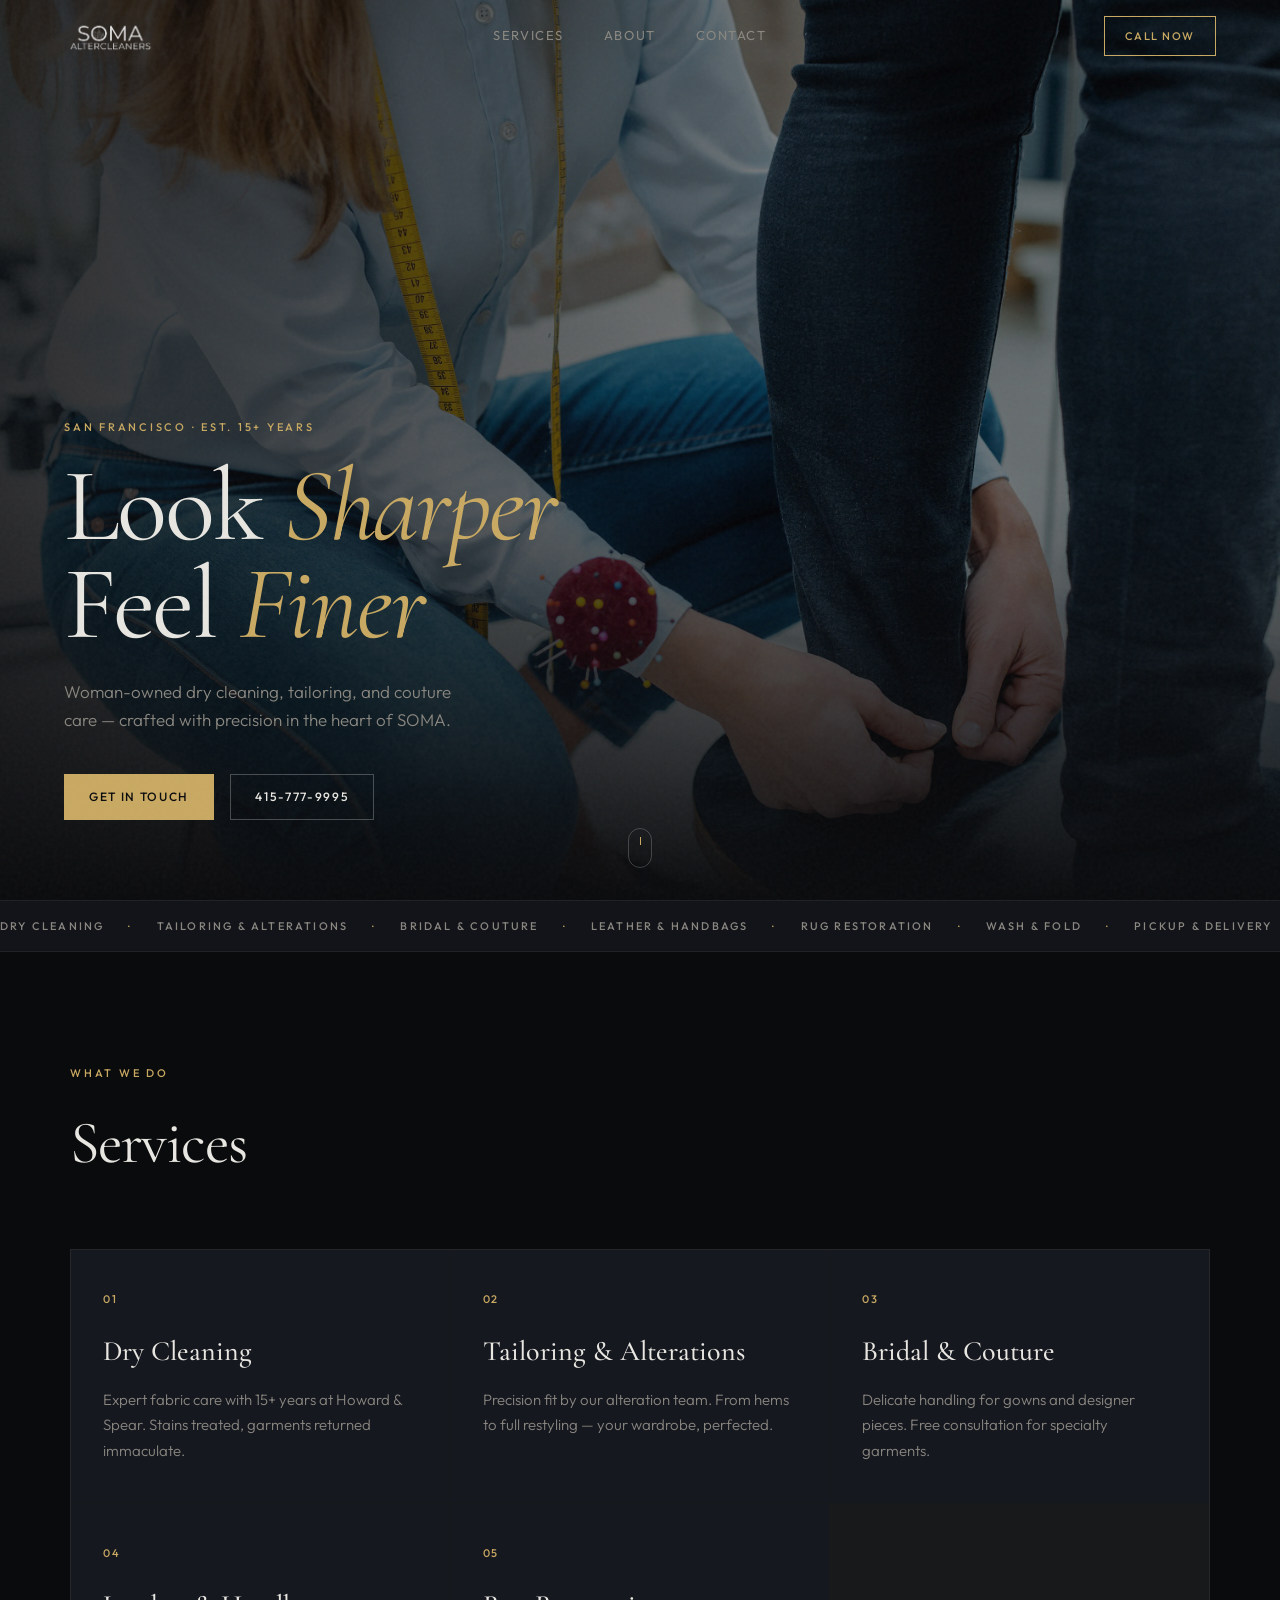
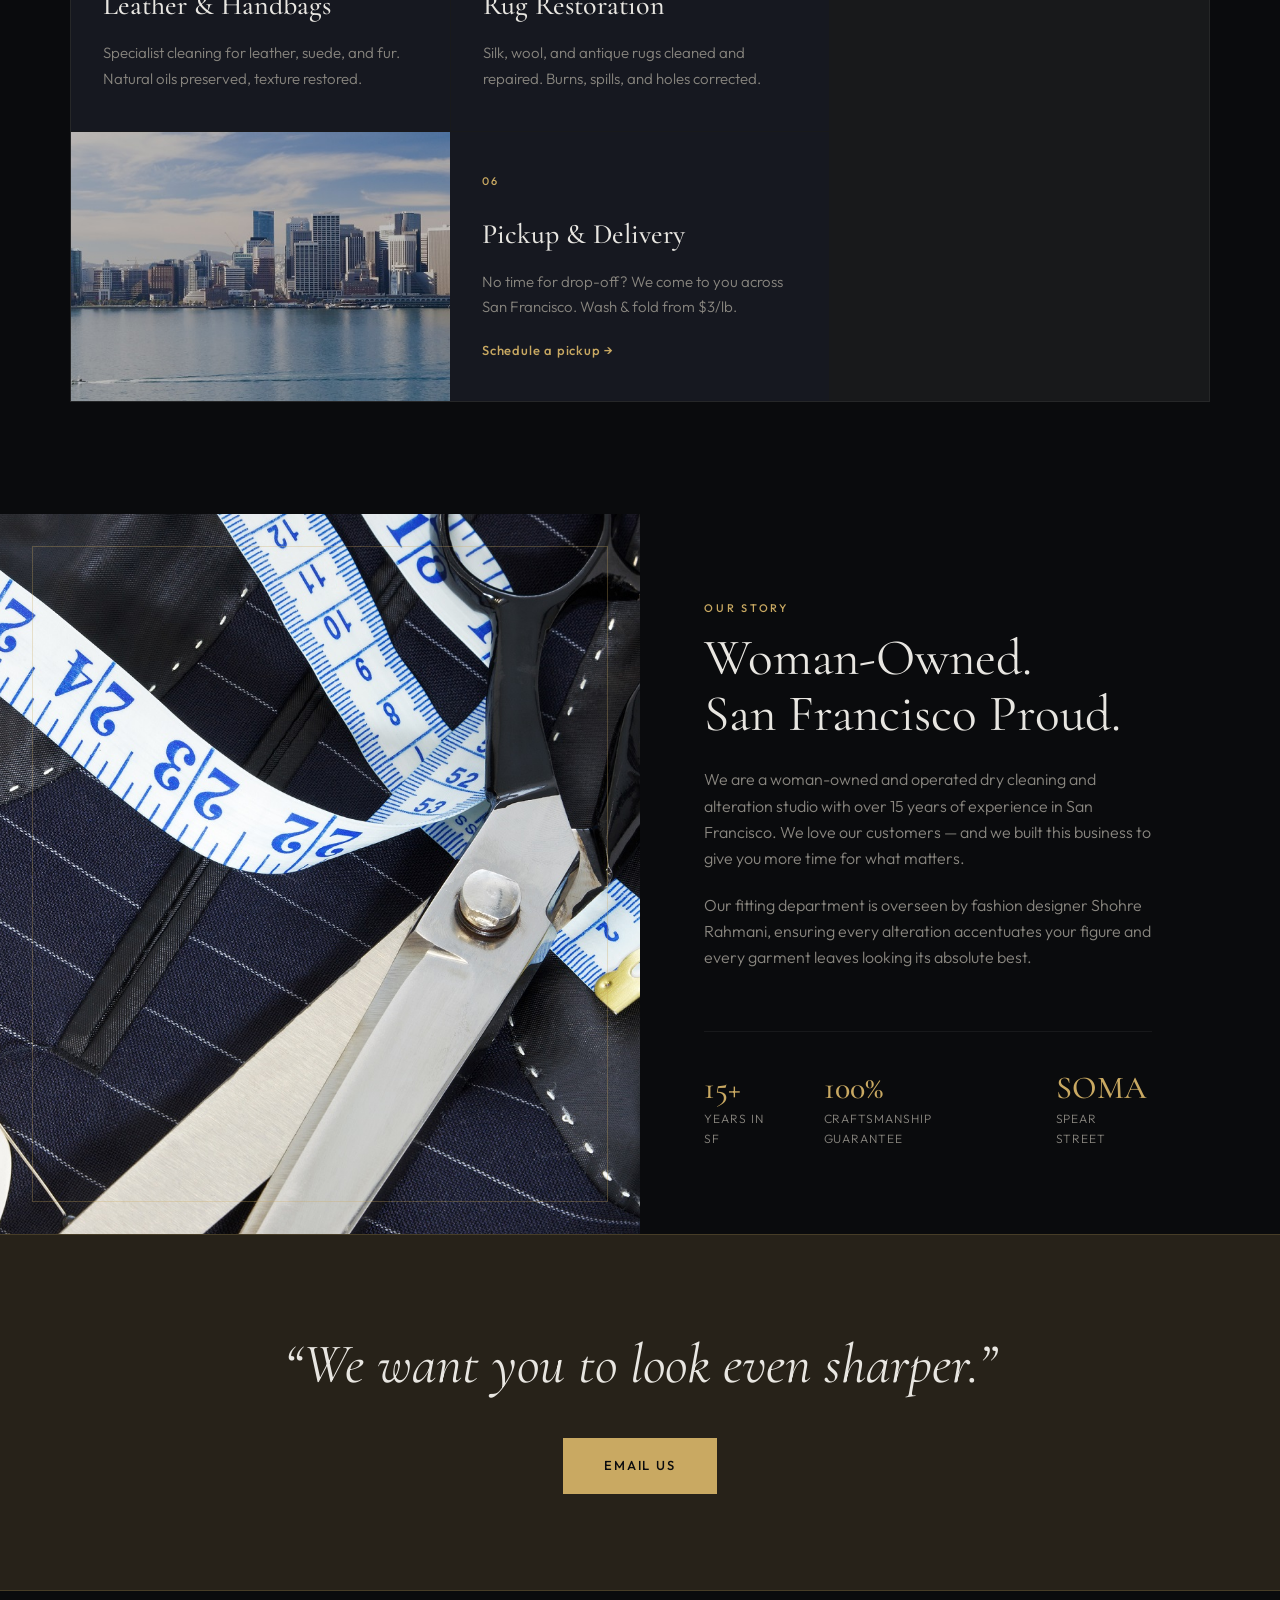
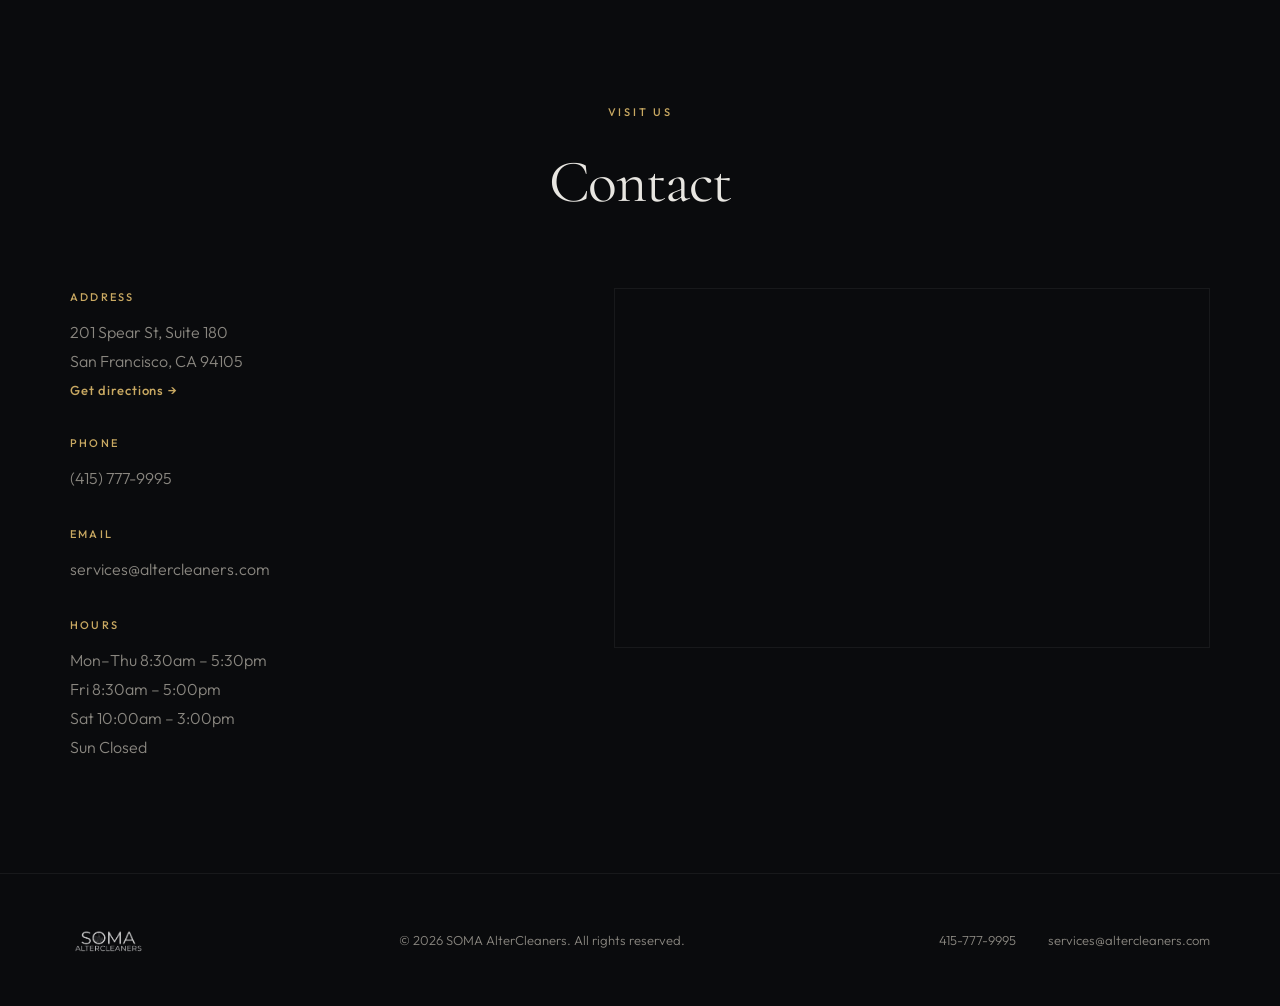
==== altercleaners/index.html @ 889391e8 "Add SOMA AlterCleaners 2026 single-page site. Static landing page for dry cleaning and alterations —" ====
<!DOCTYPE html>
<html lang="en">
<head>
  <meta charset="UTF-8" />
  <meta name="viewport" content="width=device-width, initial-scale=1.0" />
  <meta name="description" content="SOMA AlterCleaners — premium dry cleaning, tailoring, and garment care in San Francisco. Woman-owned. 15+ years of excellence." />
  <title>SOMA AlterCleaners | San Francisco</title>
  <link rel="preconnect" href="https://fonts.googleapis.com" />
  <link rel="preconnect" href="https://fonts.gstatic.com" crossorigin />
  <link href="https://fonts.googleapis.com/css2?family=Cormorant+Garamond:ital,wght@0,400;0,500;0,600;1,400&family=Outfit:wght@300;400;500;600&display=swap" rel="stylesheet" />
  <link rel="stylesheet" href="css/style.css" />
</head>
<body>
  <div class="grain" aria-hidden="true"></div>

  <header class="header" id="header">
    <div class="header__inner">
      <a href="#" class="logo">
        <img src="assets/logow.png" alt="SOMA AlterCleaners" width="140" height="48" />
      </a>
      <nav class="nav" aria-label="Main">
        <a href="#services">Services</a>
        <a href="#about">About</a>
        <a href="#contact">Contact</a>
      </nav>
      <a href="tel:4157779995" class="btn btn--header">Call Now</a>
      <button class="nav-toggle" aria-label="Open menu" aria-expanded="false">
        <span></span><span></span>
      </button>
    </div>
    <div class="nav-mobile" hidden>
      <a href="#services">Services</a>
      <a href="#about">About</a>
      <a href="#contact">Contact</a>
      <a href="tel:4157779995" class="btn">415-777-9995</a>
    </div>
  </header>

  <main>
    <section class="hero">
      <div class="hero__bg">
        <img src="assets/mainimage1.jpg" alt="" />
        <div class="hero__overlay"></div>
      </div>
      <div class="hero__content">
        <p class="hero__eyebrow reveal">San Francisco · Est. 15+ Years</p>
        <h1 class="hero__title reveal">
          Look <em>Sharper</em><br />Feel <em>Finer</em>
        </h1>
        <p class="hero__lead reveal">
          Woman-owned dry cleaning, tailoring, and couture care — crafted with precision in the heart of SOMA.
        </p>
        <div class="hero__actions reveal">
          <a href="#contact" class="btn btn--primary">Get in Touch</a>
          <a href="tel:4157779995" class="btn btn--ghost">415-777-9995</a>
        </div>
      </div>
      <a href="#services" class="hero__scroll" aria-label="Scroll to services">
        <span></span>
      </a>
    </section>

    <section class="marquee" aria-hidden="true">
      <div class="marquee__track">
        <span>Dry Cleaning</span><span class="dot">·</span>
        <span>Tailoring & Alterations</span><span class="dot">·</span>
        <span>Bridal & Couture</span><span class="dot">·</span>
        <span>Leather & Handbags</span><span class="dot">·</span>
        <span>Rug Restoration</span><span class="dot">·</span>
        <span>Wash & Fold</span><span class="dot">·</span>
        <span>Pickup & Delivery</span><span class="dot">·</span>
        <span>Dry Cleaning</span><span class="dot">·</span>
        <span>Tailoring & Alterations</span><span class="dot">·</span>
        <span>Bridal & Couture</span><span class="dot">·</span>
        <span>Leather & Handbags</span><span class="dot">·</span>
        <span>Rug Restoration</span><span class="dot">·</span>
        <span>Wash & Fold</span><span class="dot">·</span>
        <span>Pickup & Delivery</span><span class="dot">·</span>
      </div>
    </section>

    <section class="services" id="services">
      <div class="container">
        <div class="section-head">
          <span class="section-head__label">What We Do</span>
          <h2 class="section-head__title">Services</h2>
        </div>
        <div class="services__grid">
          <article class="service-card">
            <span class="service-card__num">01</span>
            <h3>Dry Cleaning</h3>
            <p>Expert fabric care with 15+ years at Howard & Spear. Stains treated, garments returned immaculate.</p>
          </article>
          <article class="service-card">
            <span class="service-card__num">02</span>
            <h3>Tailoring & Alterations</h3>
            <p>Precision fit by our alteration team. From hems to full restyling — your wardrobe, perfected.</p>
          </article>
          <article class="service-card">
            <span class="service-card__num">03</span>
            <h3>Bridal & Couture</h3>
            <p>Delicate handling for gowns and designer pieces. Free consultation for specialty garments.</p>
          </article>
          <article class="service-card">
            <span class="service-card__num">04</span>
            <h3>Leather & Handbags</h3>
            <p>Specialist cleaning for leather, suede, and fur. Natural oils preserved, texture restored.</p>
          </article>
          <article class="service-card">
            <span class="service-card__num">05</span>
            <h3>Rug Restoration</h3>
            <p>Silk, wool, and antique rugs cleaned and repaired. Burns, spills, and holes corrected.</p>
          </article>
          <article class="service-card service-card--featured">
            <div class="service-card__image">
              <img src="assets/sanfrancisco.jpg" alt="San Francisco skyline" />
            </div>
            <div class="service-card__body">
              <span class="service-card__num">06</span>
              <h3>Pickup & Delivery</h3>
              <p>No time for drop-off? We come to you across San Francisco. Wash & fold from $3/lb.</p>
              <a href="#contact" class="link-arrow">Schedule a pickup →</a>
            </div>
          </article>
        </div>
      </div>
    </section>

    <section class="about" id="about">
      <div class="about__visual">
        <img src="assets/alter33.jpg" alt="Tailoring and garment care" />
        <div class="about__frame"></div>
      </div>
      <div class="about__content">
        <span class="section-head__label">Our Story</span>
        <h2 class="about__title">Woman-Owned.<br />San Francisco Proud.</h2>
        <p>
          We are a woman-owned and operated dry cleaning and alteration studio with over 15 years of experience in San Francisco. We love our customers — and we built this business to give you more time for what matters.
        </p>
        <p>
          Our fitting department is overseen by fashion designer Shohre Rahmani, ensuring every alteration accentuates your figure and every garment leaves looking its absolute best.
        </p>
        <ul class="about__stats">
          <li><strong>15+</strong><span>Years in SF</span></li>
          <li><strong>100%</strong><span>Craftsmanship Guarantee</span></li>
          <li><strong>SOMA</strong><span>Spear Street</span></li>
        </ul>
      </div>
    </section>

    <section class="cta">
      <div class="container cta__inner">
        <blockquote class="cta__quote">
          “We want you to look even sharper.”
        </blockquote>
        <a href="mailto:services@altercleaners.com" class="btn btn--primary btn--large">Email Us</a>
      </div>
    </section>

    <section class="contact" id="contact">
      <div class="container">
        <div class="section-head section-head--center">
          <span class="section-head__label">Visit Us</span>
          <h2 class="section-head__title">Contact</h2>
        </div>
        <div class="contact__grid">
          <div class="contact__info">
            <div class="contact__block">
              <h3>Address</h3>
              <p>
                201 Spear St, Suite 180<br />
                San Francisco, CA 94105
              </p>
              <a href="https://maps.google.com/?q=201+Spear+Street+San+Francisco+CA+94105" target="_blank" rel="noopener" class="link-arrow">Get directions →</a>
            </div>
            <div class="contact__block">
              <h3>Phone</h3>
              <p><a href="tel:4157779995">(415) 777-9995</a></p>
            </div>
            <div class="contact__block">
              <h3>Email</h3>
              <p><a href="mailto:services@altercleaners.com">services@altercleaners.com</a></p>
            </div>
            <div class="contact__block">
              <h3>Hours</h3>
              <p>
                Mon–Thu 8:30am – 5:30pm<br />
                Fri 8:30am – 5:00pm<br />
                Sat 10:00am – 3:00pm<br />
                Sun Closed
              </p>
            </div>
          </div>
          <div class="contact__map">
            <iframe
              title="SOMA AlterCleaners location"
              src="https://www.google.com/maps/embed?pb=!1m18!1m12!1m3!1d3152.9476276267023!2d-122.39420388440692!3d37.79126711898299!2m3!1f0!2f0!3f0!3m2!1i1024!2i768!4f13.1!3m3!1m2!1s0x8085806517720279%3A0xad77dd56d47ddd5f!2s201+Spear+Street!5e0!3m2!1sen!2sus!4v1566231385126!5m2!1sen!2sus"
              width="100%"
              height="100%"
              style="border:0"
              allowfullscreen=""
              loading="lazy"
              referrerpolicy="no-referrer-when-downgrade"
            ></iframe>
          </div>
        </div>
      </div>
    </section>
  </main>

  <footer class="footer">
    <div class="container footer__inner">
      <img src="assets/logow.png" alt="SOMA AlterCleaners" class="footer__logo" width="120" />
      <p class="footer__copy">© 2026 SOMA AlterCleaners. All rights reserved.</p>
      <div class="footer__links">
        <a href="tel:4157779995">415-777-9995</a>
        <a href="mailto:services@altercleaners.com">services@altercleaners.com</a>
      </div>
    </div>
  </footer>

  <script src="js/main.js"></script>
</body>
</html>
---- altercleaners/css/style.css ----
/* SOMA AlterCleaners — 2026 */

:root {
  --bg: #0a0b0d;
  --bg-elevated: #12141a;
  --bg-card: #161820;
  --text: #e8e6e1;
  --text-muted: #8a8780;
  --accent: #c9a962;
  --accent-dim: rgba(201, 169, 98, 0.15);
  --border: rgba(255, 255, 255, 0.06);
  --font-display: "Cormorant Garamond", Georgia, serif;
  --font-body: "Outfit", system-ui, sans-serif;
  --ease: cubic-bezier(0.22, 1, 0.36, 1);
  --header-h: 72px;
}

*, *::before, *::after {
  box-sizing: border-box;
  margin: 0;
  padding: 0;
}

html {
  scroll-behavior: smooth;
}

body {
  font-family: var(--font-body);
  font-weight: 300;
  font-size: 16px;
  line-height: 1.65;
  color: var(--text);
  background: var(--bg);
  overflow-x: hidden;
  -webkit-font-smoothing: antialiased;
}

img {
  display: block;
  max-width: 100%;
  height: auto;
}

a {
  color: inherit;
  text-decoration: none;
}

.container {
  width: min(1140px, 100% - 3rem);
  margin-inline: auto;
}

/* Grain overlay */
.grain {
  position: fixed;
  inset: 0;
  pointer-events: none;
  z-index: 9999;
  opacity: 0.035;
  background-image: url("data:image/svg+xml,%3Csvg viewBox='0 0 256 256' xmlns='http://www.w3.org/2000/svg'%3E%3Cfilter id='n'%3E%3CfeTurbulence type='fractalNoise' baseFrequency='0.9' numOctaves='4' stitchTiles='stitch'/%3E%3C/filter%3E%3Crect width='100%25' height='100%25' filter='url(%23n)'/%3E%3C/svg%3E");
}

/* Header */
.header {
  position: fixed;
  top: 0;
  left: 0;
  right: 0;
  z-index: 100;
  height: var(--header-h);
  transition: background 0.4s var(--ease), backdrop-filter 0.4s;
}

.header.scrolled {
  background: rgba(10, 11, 13, 0.85);
  backdrop-filter: blur(16px);
  border-bottom: 1px solid var(--border);
}

.header__inner {
  display: flex;
  align-items: center;
  justify-content: space-between;
  height: 100%;
  padding: 0 1.5rem;
  max-width: 1200px;
  margin: 0 auto;
}

.logo img {
  height: 44px;
  width: auto;
}

.nav {
  display: none;
  gap: 2.5rem;
}

.nav a {
  font-size: 0.8125rem;
  font-weight: 400;
  letter-spacing: 0.12em;
  text-transform: uppercase;
  color: var(--text-muted);
  transition: color 0.25s;
}

.nav a:hover {
  color: var(--accent);
}

.nav-toggle {
  display: flex;
  flex-direction: column;
  justify-content: center;
  gap: 6px;
  width: 32px;
  height: 32px;
  background: none;
  border: none;
  cursor: pointer;
  padding: 0;
}

.nav-toggle span {
  display: block;
  height: 1px;
  background: var(--text);
  transition: transform 0.3s var(--ease), opacity 0.3s;
}

.nav-toggle[aria-expanded="true"] span:first-child {
  transform: translateY(3.5px) rotate(45deg);
}

.nav-toggle[aria-expanded="true"] span:last-child {
  transform: translateY(-3.5px) rotate(-45deg);
}

.nav-mobile {
  position: fixed;
  inset: var(--header-h) 0 0 0;
  background: var(--bg);
  display: flex;
  flex-direction: column;
  align-items: center;
  justify-content: center;
  gap: 2rem;
  z-index: 99;
}

.nav-mobile[hidden] {
  display: none;
}

.nav-mobile a {
  font-family: var(--font-display);
  font-size: 2rem;
  font-weight: 400;
}

/* Buttons */
.btn {
  display: inline-flex;
  align-items: center;
  justify-content: center;
  padding: 0.75rem 1.5rem;
  font-family: var(--font-body);
  font-size: 0.75rem;
  font-weight: 500;
  letter-spacing: 0.14em;
  text-transform: uppercase;
  border: 1px solid transparent;
  cursor: pointer;
  transition: all 0.35s var(--ease);
}

.btn--primary {
  background: var(--accent);
  color: var(--bg);
  border-color: var(--accent);
}

.btn--primary:hover {
  background: #d4b872;
  border-color: #d4b872;
  transform: translateY(-1px);
}

.btn--ghost {
  background: transparent;
  color: var(--text);
  border-color: rgba(255, 255, 255, 0.25);
}

.btn--ghost:hover {
  border-color: var(--accent);
  color: var(--accent);
}

.btn--header {
  display: none;
  padding: 0.6rem 1.25rem;
  font-size: 0.6875rem;
  background: transparent;
  border: 1px solid var(--accent);
  color: var(--accent);
}

.btn--header:hover {
  background: var(--accent);
  color: var(--bg);
}

.btn--large {
  padding: 1rem 2.5rem;
  font-size: 0.8125rem;
}

.link-arrow {
  font-size: 0.8125rem;
  font-weight: 500;
  letter-spacing: 0.06em;
  color: var(--accent);
  transition: letter-spacing 0.3s var(--ease);
}

.link-arrow:hover {
  letter-spacing: 0.1em;
}

/* Hero */
.hero {
  position: relative;
  min-height: 100vh;
  min-height: 100dvh;
  display: flex;
  align-items: flex-end;
  padding-bottom: 5rem;
}

.hero__bg {
  position: absolute;
  inset: 0;
}

.hero__bg img {
  width: 100%;
  height: 100%;
  object-fit: cover;
  object-position: center 30%;
}

.hero__overlay {
  position: absolute;
  inset: 0;
  background:
    linear-gradient(to top, var(--bg) 0%, transparent 45%),
    linear-gradient(to right, rgba(10, 11, 13, 0.7) 0%, transparent 60%),
    rgba(10, 11, 13, 0.35);
}

.hero__content {
  position: relative;
  z-index: 2;
  padding: 0 1.5rem;
  max-width: 1200px;
  margin: 0 auto;
  width: 100%;
}

.hero__eyebrow {
  font-size: 0.6875rem;
  font-weight: 500;
  letter-spacing: 0.25em;
  text-transform: uppercase;
  color: var(--accent);
  margin-bottom: 1.25rem;
}

.hero__title {
  font-family: var(--font-display);
  font-size: clamp(3rem, 10vw, 6.5rem);
  font-weight: 400;
  line-height: 0.95;
  letter-spacing: -0.02em;
  margin-bottom: 1.5rem;
}

.hero__title em {
  font-style: italic;
  color: var(--accent);
}

.hero__lead {
  max-width: 420px;
  font-size: 1.0625rem;
  color: var(--text-muted);
  margin-bottom: 2.5rem;
}

.hero__actions {
  display: flex;
  flex-wrap: wrap;
  gap: 1rem;
}

.hero__scroll {
  position: absolute;
  bottom: 2rem;
  left: 50%;
  transform: translateX(-50%);
  z-index: 2;
  width: 24px;
  height: 40px;
  border: 1px solid rgba(255, 255, 255, 0.2);
  border-radius: 12px;
  display: flex;
  justify-content: center;
  padding-top: 8px;
}

.hero__scroll span {
  width: 1px;
  height: 8px;
  background: var(--accent);
  animation: scroll-pulse 2s ease-in-out infinite;
}

@keyframes scroll-pulse {
  0%, 100% { opacity: 0.3; transform: translateY(0); }
  50% { opacity: 1; transform: translateY(6px); }
}

/* Reveal animation */
.reveal {
  opacity: 0;
  transform: translateY(24px);
  animation: reveal 1s var(--ease) forwards;
}

.reveal:nth-child(1) { animation-delay: 0.1s; }
.reveal:nth-child(2) { animation-delay: 0.25s; }
.reveal:nth-child(3) { animation-delay: 0.4s; }
.reveal:nth-child(4) { animation-delay: 0.55s; }

@keyframes reveal {
  to {
    opacity: 1;
    transform: translateY(0);
  }
}

/* Marquee */
.marquee {
  border-block: 1px solid var(--border);
  padding: 1rem 0;
  overflow: hidden;
  background: var(--bg-elevated);
}

.marquee__track {
  display: flex;
  gap: 1.5rem;
  white-space: nowrap;
  animation: marquee 30s linear infinite;
  width: max-content;
}

.marquee__track span {
  font-size: 0.6875rem;
  font-weight: 500;
  letter-spacing: 0.2em;
  text-transform: uppercase;
  color: var(--text-muted);
}

.marquee__track .dot {
  color: var(--accent);
}

@keyframes marquee {
  to { transform: translateX(-50%); }
}

/* Section head */
.section-head {
  margin-bottom: 3.5rem;
}

.section-head--center {
  text-align: center;
}

.section-head__label {
  display: block;
  font-size: 0.6875rem;
  font-weight: 500;
  letter-spacing: 0.25em;
  text-transform: uppercase;
  color: var(--accent);
  margin-bottom: 0.75rem;
}

.section-head__title {
  font-family: var(--font-display);
  font-size: clamp(2.5rem, 5vw, 3.75rem);
  font-weight: 400;
  letter-spacing: -0.02em;
}

/* Services */
.services {
  padding: 7rem 0;
}

.services__grid {
  display: grid;
  gap: 1px;
  background: var(--border);
  border: 1px solid var(--border);
}

.service-card {
  background: var(--bg-card);
  padding: 2.5rem 2rem;
  transition: background 0.4s var(--ease);
}

.service-card:hover {
  background: var(--bg-elevated);
}

.service-card__num {
  display: block;
  font-size: 0.6875rem;
  font-weight: 500;
  letter-spacing: 0.15em;
  color: var(--accent);
  margin-bottom: 1.25rem;
}

.service-card h3 {
  font-family: var(--font-display);
  font-size: 1.75rem;
  font-weight: 500;
  margin-bottom: 0.75rem;
}

.service-card p {
  font-size: 0.9375rem;
  color: var(--text-muted);
  line-height: 1.7;
}

.service-card--featured {
  grid-column: 1 / -1;
  display: grid;
  padding: 0;
  overflow: hidden;
}

.service-card__image {
  min-height: 220px;
}

.service-card__image img {
  width: 100%;
  height: 100%;
  object-fit: cover;
}

.service-card__body {
  padding: 2.5rem 2rem;
  display: flex;
  flex-direction: column;
  justify-content: center;
}

.service-card--featured .link-arrow {
  margin-top: 1.25rem;
}

/* About */
.about {
  display: grid;
  min-height: 80vh;
}

.about__visual {
  position: relative;
  min-height: 400px;
}

.about__visual img {
  width: 100%;
  height: 100%;
  object-fit: cover;
}

.about__frame {
  position: absolute;
  inset: 2rem;
  border: 1px solid rgba(201, 169, 98, 0.3);
  pointer-events: none;
}

.about__content {
  padding: 4rem 1.5rem;
  display: flex;
  flex-direction: column;
  justify-content: center;
  max-width: 560px;
}

.about__title {
  font-family: var(--font-display);
  font-size: clamp(2.25rem, 4vw, 3.25rem);
  font-weight: 400;
  line-height: 1.1;
  margin-bottom: 1.5rem;
}

.about__content p {
  color: var(--text-muted);
  margin-bottom: 1.25rem;
}

.about__stats {
  display: flex;
  gap: 2.5rem;
  list-style: none;
  margin-top: 2.5rem;
  padding-top: 2.5rem;
  border-top: 1px solid var(--border);
}

.about__stats li {
  display: flex;
  flex-direction: column;
}

.about__stats strong {
  font-family: var(--font-display);
  font-size: 2rem;
  font-weight: 500;
  color: var(--accent);
  line-height: 1;
  margin-bottom: 0.35rem;
}

.about__stats span {
  font-size: 0.75rem;
  letter-spacing: 0.08em;
  text-transform: uppercase;
  color: var(--text-muted);
}

/* CTA */
.cta {
  padding: 6rem 0;
  background: var(--accent-dim);
  border-block: 1px solid rgba(201, 169, 98, 0.2);
}

.cta__inner {
  text-align: center;
}

.cta__quote {
  font-family: var(--font-display);
  font-size: clamp(2rem, 5vw, 3.5rem);
  font-weight: 400;
  font-style: italic;
  line-height: 1.2;
  margin-bottom: 2.5rem;
  color: var(--text);
}

/* Contact */
.contact {
  padding: 7rem 0;
}

.contact__grid {
  display: grid;
  gap: 3rem;
}

.contact__info {
  display: grid;
  gap: 2rem;
}

.contact__block h3 {
  font-size: 0.6875rem;
  font-weight: 500;
  letter-spacing: 0.2em;
  text-transform: uppercase;
  color: var(--accent);
  margin-bottom: 0.75rem;
}

.contact__block p {
  color: var(--text-muted);
  line-height: 1.8;
}

.contact__block a:hover {
  color: var(--accent);
}

.contact__map {
  min-height: 360px;
  border: 1px solid var(--border);
  overflow: hidden;
}

.contact__map iframe {
  display: block;
  filter: grayscale(0.8) contrast(1.1);
}

/* Footer */
.footer {
  padding: 3rem 0;
  border-top: 1px solid var(--border);
}

.footer__inner {
  display: flex;
  flex-direction: column;
  align-items: center;
  gap: 1.25rem;
  text-align: center;
}

.footer__logo {
  height: 36px;
  width: auto;
  opacity: 0.9;
}

.footer__copy {
  font-size: 0.8125rem;
  color: var(--text-muted);
}

.footer__links {
  display: flex;
  gap: 2rem;
  font-size: 0.8125rem;
}

.footer__links a {
  color: var(--text-muted);
  transition: color 0.25s;
}

.footer__links a:hover {
  color: var(--accent);
}

/* Responsive */
@media (min-width: 768px) {
  .nav {
    display: flex;
  }

  .nav-toggle {
    display: none;
  }

  .btn--header {
    display: inline-flex;
  }

  .services__grid {
    grid-template-columns: repeat(2, 1fr);
  }

  .service-card--featured {
    grid-template-columns: 1fr 1fr;
  }

  .about {
    grid-template-columns: 1fr 1fr;
  }

  .about__content {
    padding: 4rem 3rem 4rem 4rem;
  }

  .contact__grid {
    grid-template-columns: 1fr 1.2fr;
    align-items: start;
  }

  .footer__inner {
    flex-direction: row;
    justify-content: space-between;
    text-align: left;
  }
}

@media (min-width: 1024px) {
  .services__grid {
    grid-template-columns: repeat(3, 1fr);
  }

  .service-card--featured {
    grid-column: span 2;
  }
}

@media (prefers-reduced-motion: reduce) {
  *, *::before, *::after {
    animation-duration: 0.01ms !important;
    animation-iteration-count: 1 !important;
    transition-duration: 0.01ms !important;
  }

  .marquee__track {
    animation: none;
  }
}
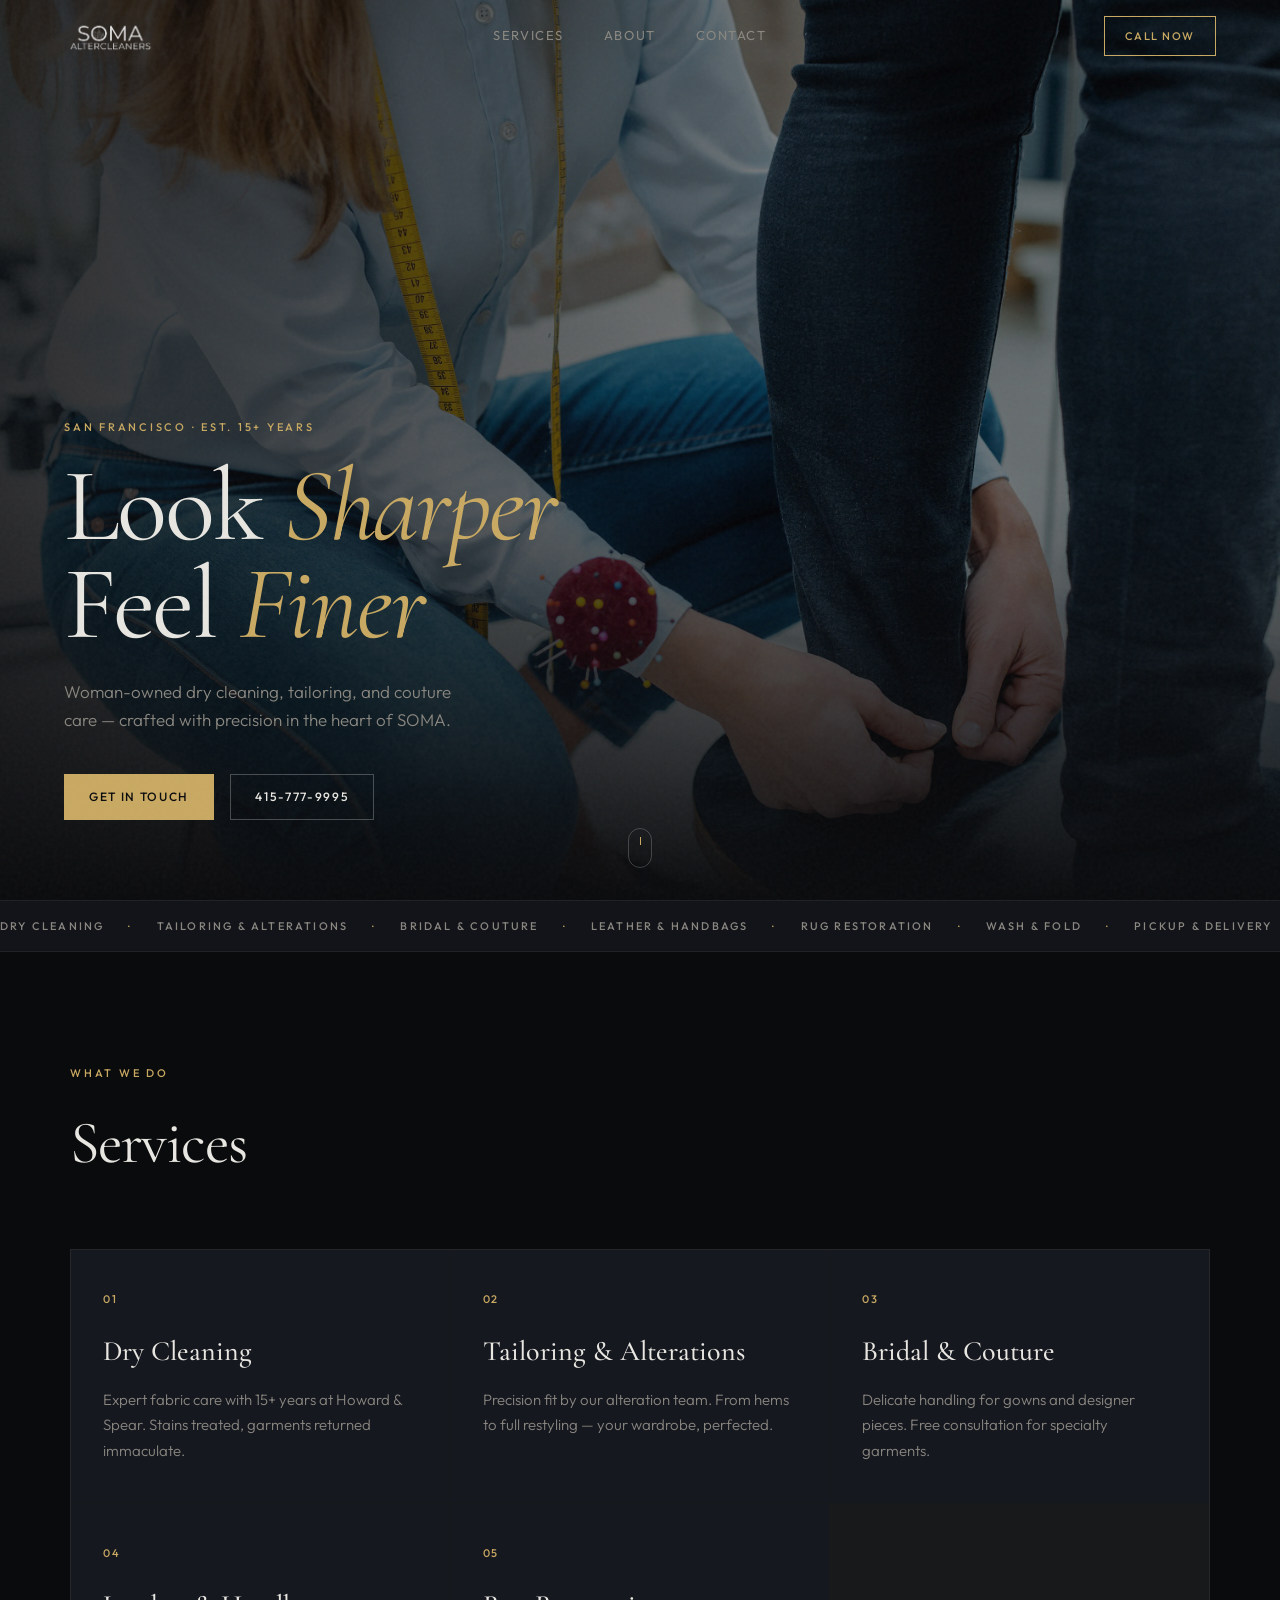
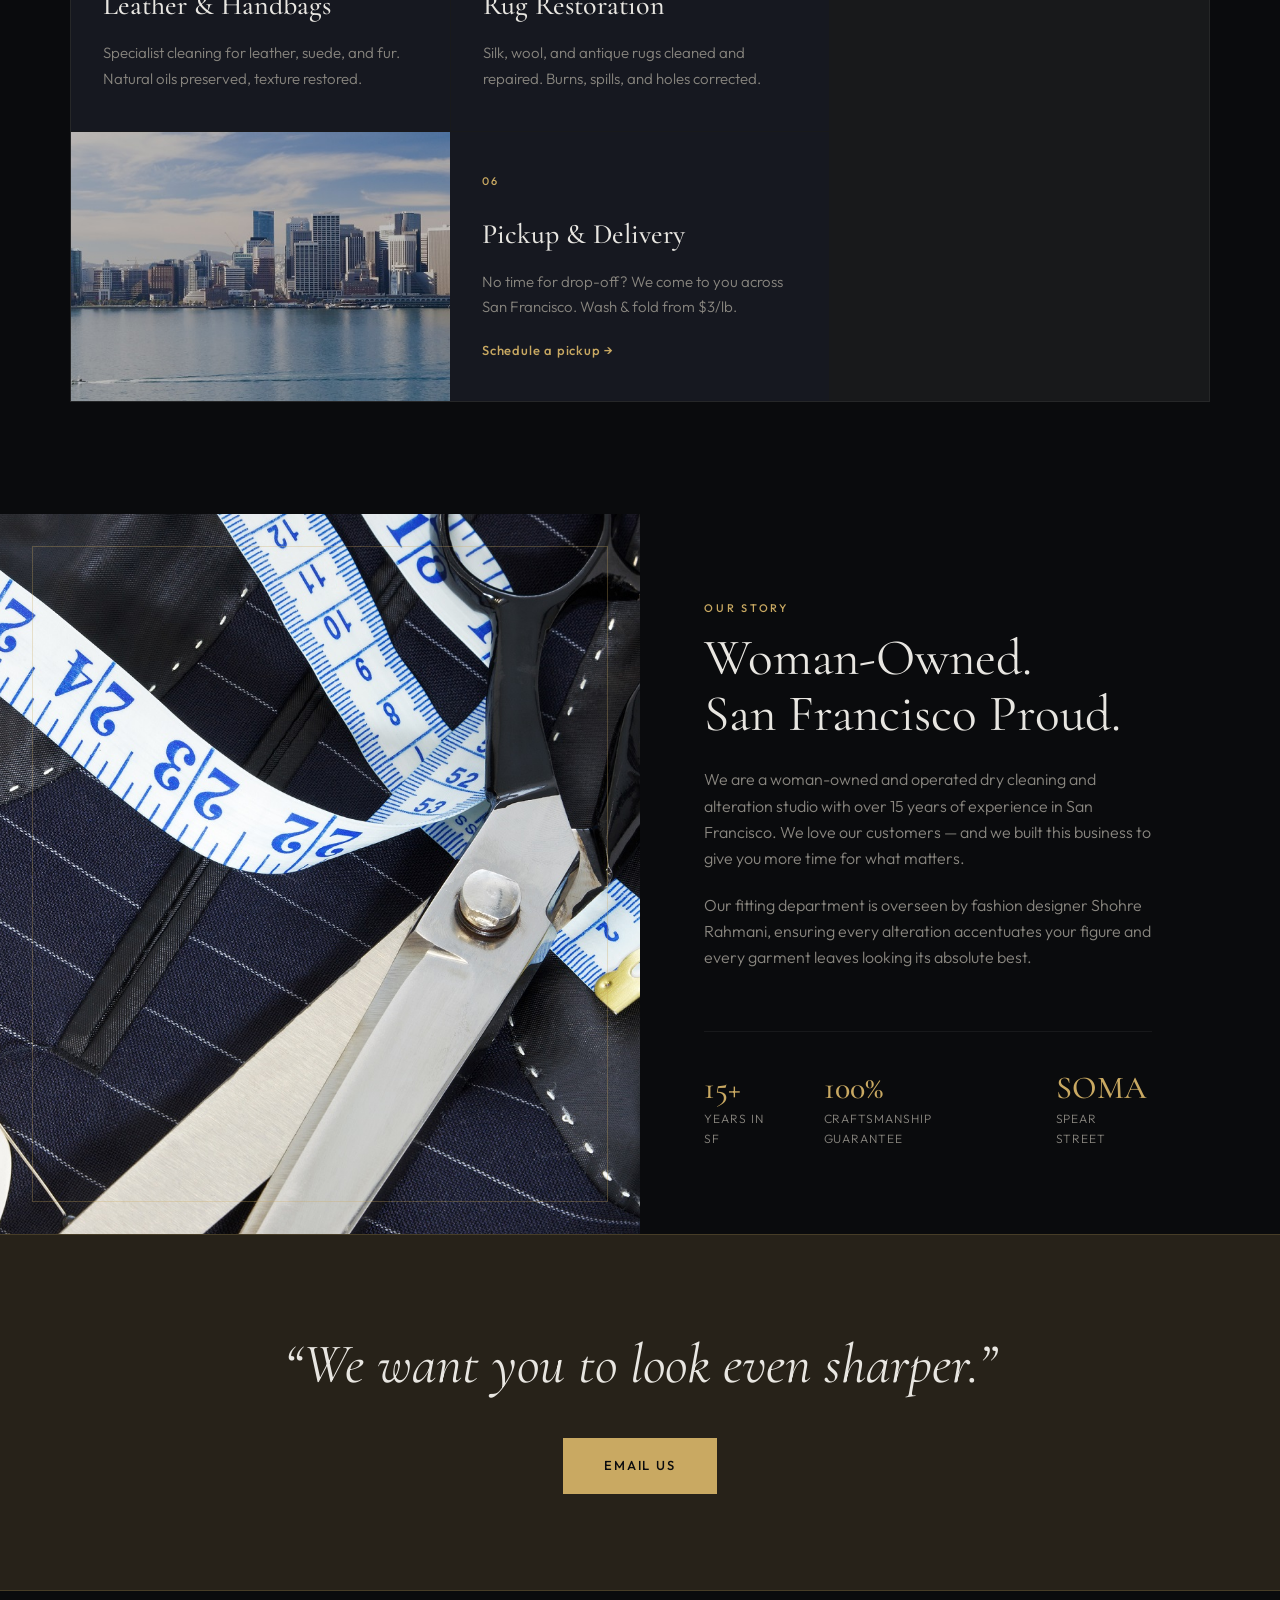
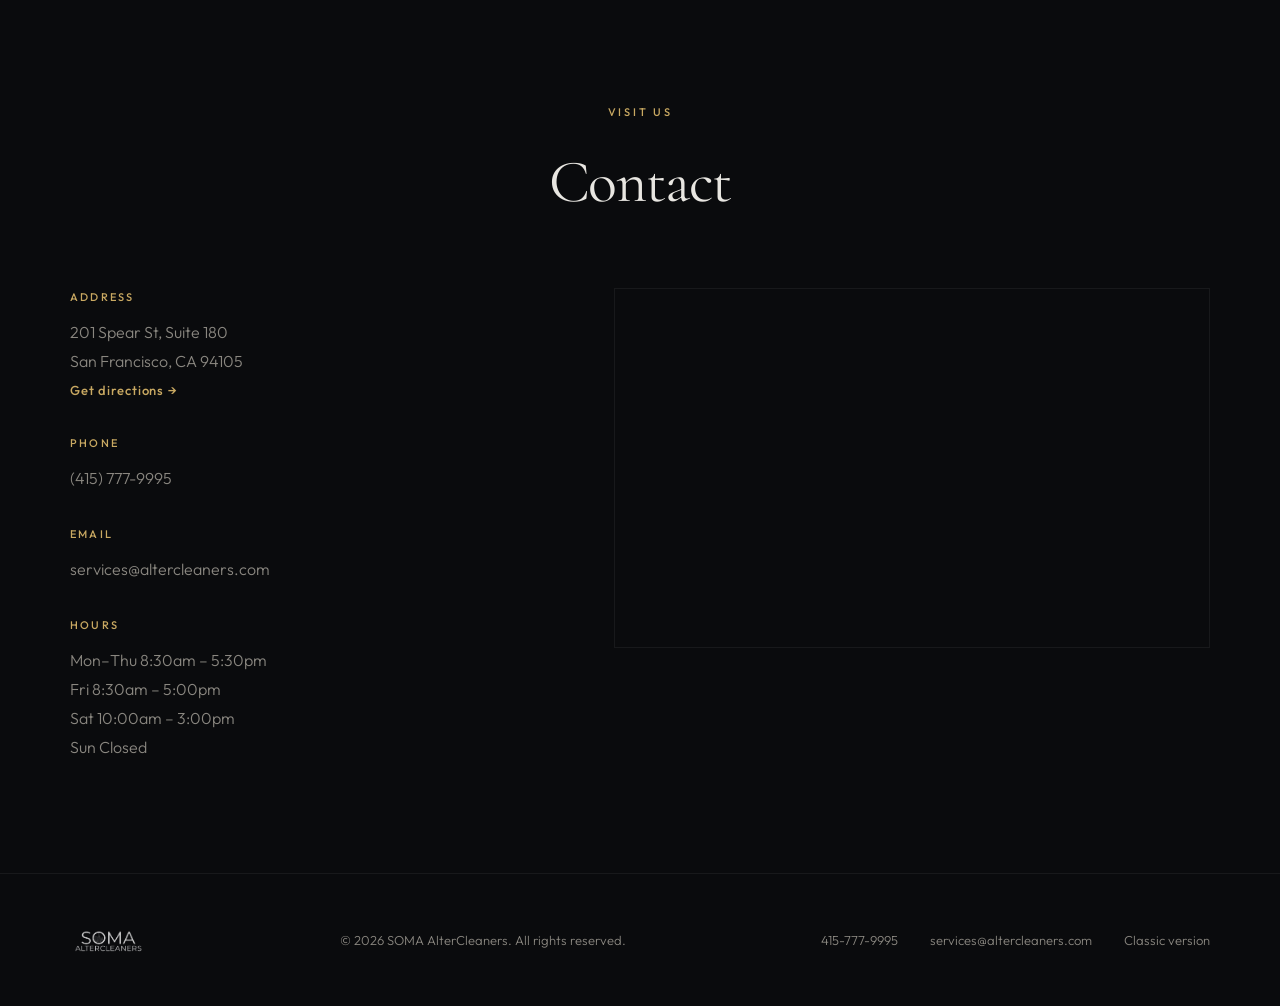
==== commit 7c3a31e1: "Add classic subfolder with original site content and styling. Recreates the legacy AlterCleaners des" ====
--- a/altercleaners/index.html
+++ b/altercleaners/index.html
@@ -215,6 +215,7 @@
       <div class="footer__links">
         <a href="tel:4157779995">415-777-9995</a>
         <a href="mailto:services@altercleaners.com">services@altercleaners.com</a>
+        <a href="classic/" class="theme-link">Classic version</a>
       </div>
     </div>
   </footer>
